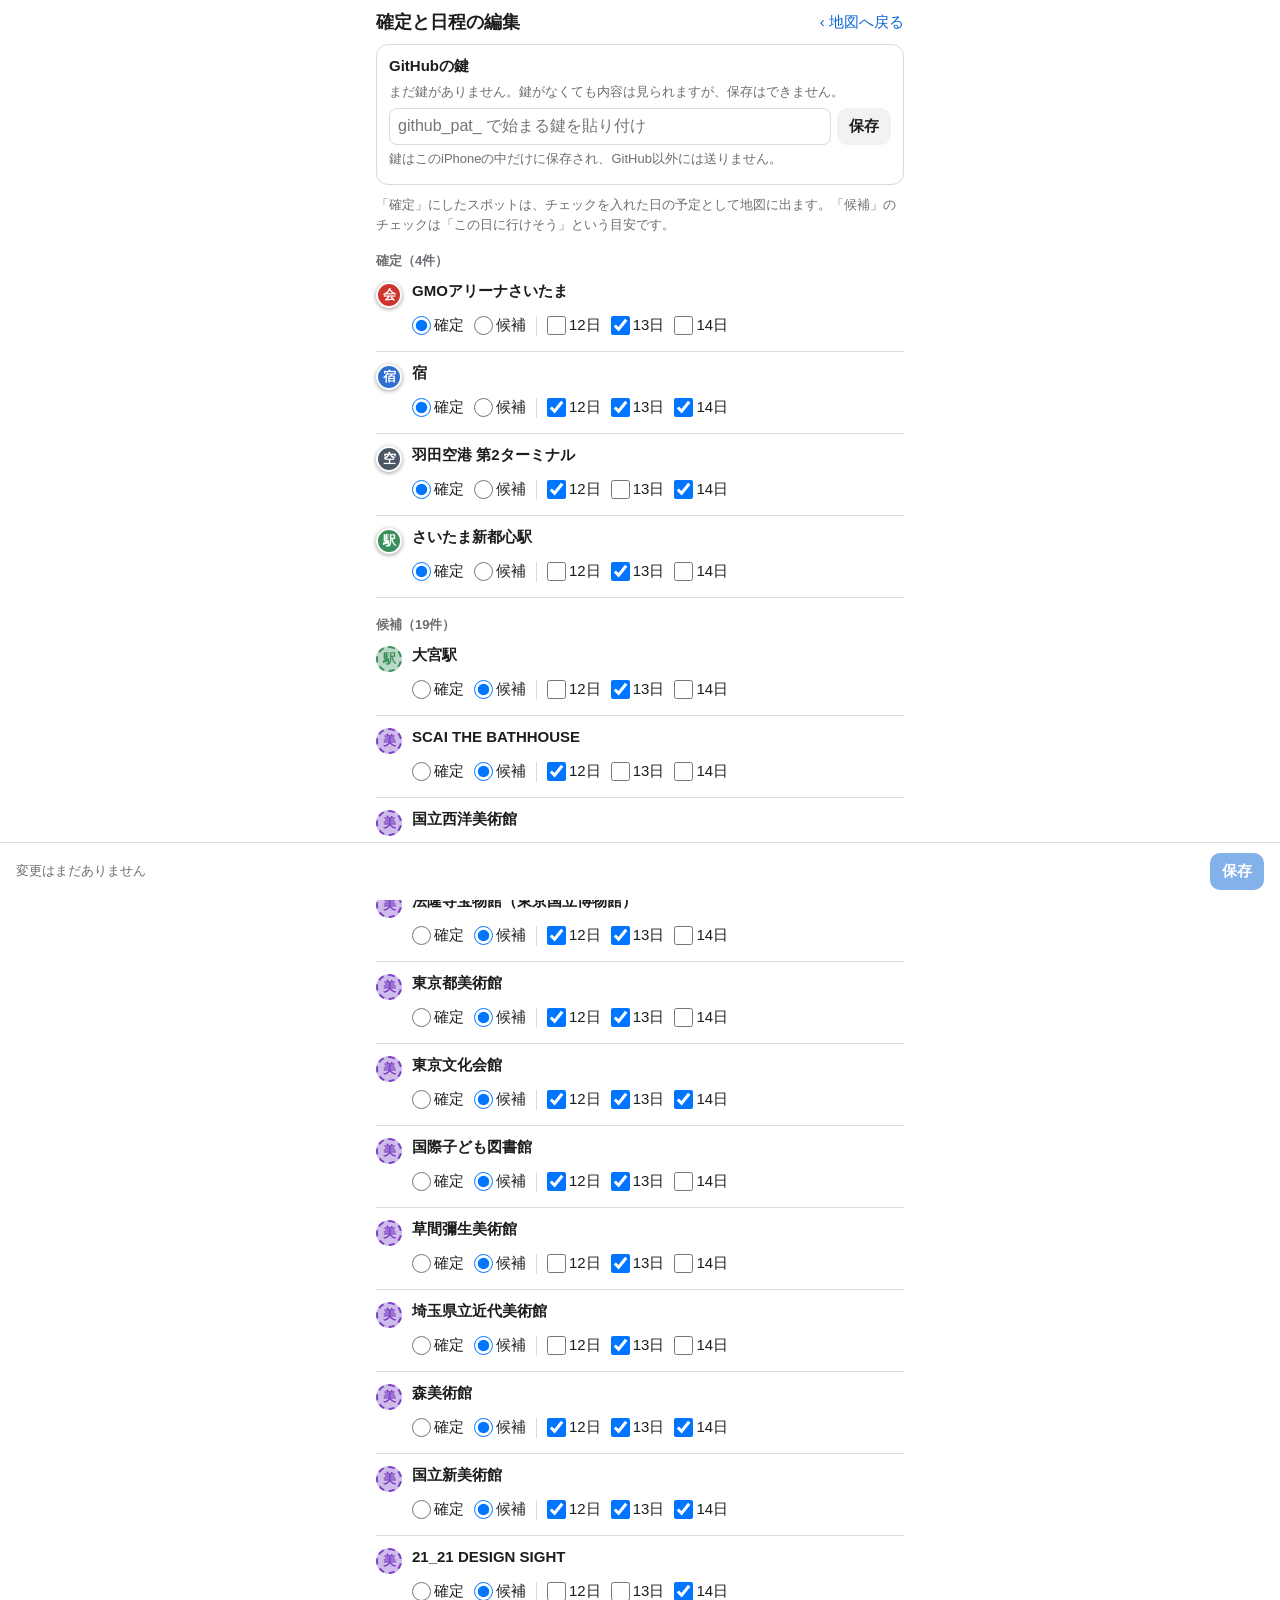
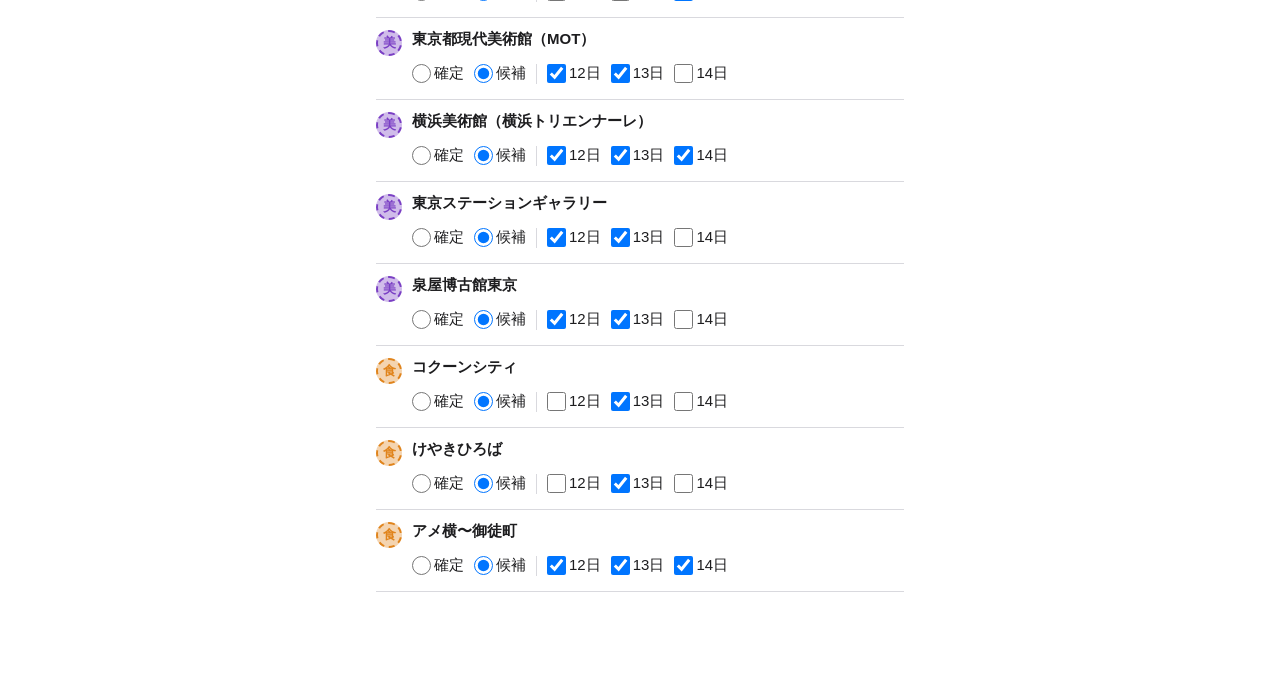
==== edit.html @ 5db35e54 "確定・候補と日程を編集するページを追加（GitHubに直接保存） Co-Authored-By: Claude Opus 5.5 <noreply@anthropic.com> Claude-Sess" ====
<!doctype html>
<html lang="ja">
<head>
<meta charset="utf-8">
<meta name="viewport" content="width=device-width, initial-scale=1, viewport-fit=cover">
<title>確定と日程の編集</title>
<meta name="apple-mobile-web-app-capable" content="yes">
<meta name="theme-color" content="#ffffff">
<link rel="apple-touch-icon" href="icon-180.png">
<link rel="stylesheet" href="style.css">
<style>
  body { overflow-y: auto; }
  .page { max-width: 560px; margin: 0 auto; padding: calc(env(safe-area-inset-top) + 10px) 16px calc(env(safe-area-inset-bottom) + 100px); }
  .top { display: flex; align-items: center; justify-content: space-between; gap: 8px; margin-bottom: 8px; }
  .top h1 { font-size: 18px; margin: 0; }
  .back { color: var(--accent); text-decoration: none; font-size: 15px; white-space: nowrap; }
  .card { border: 1px solid var(--line); border-radius: 12px; padding: 12px; margin: 10px 0; }
  .card h2 { font-size: 15px; margin: 0 0 6px; }
  .hint { color: var(--muted); font-size: 13px; margin: 4px 0; line-height: 1.5; }
  .tokenRow { display: flex; gap: 6px; margin-top: 6px; }
  .tokenRow input { flex: 1; min-width: 0; font-size: 16px; padding: 8px; border: 1px solid var(--line); border-radius: 8px; background: var(--bg); color: var(--fg); }
  .b { border: 0; border-radius: 10px; padding: 9px 12px; font-size: 15px; font-weight: 600; background: var(--chip); color: var(--fg); }
  .b.primary { background: var(--accent); color: #fff; }
  .b:disabled { opacity: .5; }
  .spot { display: grid; grid-template-columns: 28px 1fr; gap: 4px 8px; padding: 12px 0; border-bottom: 1px solid var(--line); }
  .spot .dot { width: 26px; height: 26px; font-size: 13px; }
  .spot .name { font-weight: 600; font-size: 15px; }
  .spot.changed .name::after { content: '　変更あり'; color: var(--accent); font-size: 12px; font-weight: 600; }
  .ctrl { grid-column: 2; display: flex; flex-wrap: wrap; gap: 6px 10px; align-items: center; font-size: 15px; }
  .ctrl label { display: inline-flex; align-items: center; gap: 3px; padding: 4px 0; white-space: nowrap; }
  .ctrl input { width: 19px; height: 19px; margin: 0; }
  .sep { width: 1px; height: 20px; background: var(--line); }
  @media (max-width: 380px) { .page { padding-left: 12px; padding-right: 12px; } .ctrl { font-size: 14px; gap: 6px 8px; } .sep { display: none; } }
  .grpTitle { font-size: 13px; font-weight: 700; color: var(--muted); margin: 18px 0 0; }
  .bottom { position: fixed; left: 0; right: 0; bottom: 0; z-index: 10; background: var(--bg); border-top: 1px solid var(--line);
    padding: 10px 16px calc(env(safe-area-inset-bottom) + 10px); display: flex; gap: 10px; align-items: center; }
  .bottom .msg { flex: 1; font-size: 13px; color: var(--muted); line-height: 1.4; }
  .ok { color: #2e8b57 !important; }
  .ng { color: #d1342f !important; }
</style>
</head>
<body>
<div class="page">
  <div class="top">
    <h1>確定と日程の編集</h1>
    <a class="back" href="./">‹ 地図へ戻る</a>
  </div>

  <div class="card" id="tokenCard">
    <h2>GitHubの鍵</h2>
    <p class="hint" id="tokenState"></p>
    <div class="tokenRow" id="tokenInputRow">
      <input id="tokenInput" type="password" autocomplete="off" autocapitalize="off" spellcheck="false" placeholder="github_pat_ で始まる鍵を貼り付け">
      <button class="b" id="tokenSave">保存</button>
    </div>
    <p class="hint">鍵はこのiPhoneの中だけに保存され、GitHub以外には送りません。</p>
    <button class="b" id="tokenForget" hidden>このiPhoneから鍵を消す</button>
  </div>

  <p class="hint">「確定」にしたスポットは、チェックを入れた日の予定として地図に出ます。「候補」のチェックは「この日に行けそう」という目安です。</p>
  <div id="list"><p class="hint">読み込み中…</p></div>
</div>

<div class="bottom">
  <div class="msg" id="msg">変更はまだありません</div>
  <button class="b primary" id="saveBtn" disabled>保存</button>
</div>

<script>
(function () {
  'use strict';
  const OWNER = 'tomoct3', REPO = 'tokyo-trip-2027', PATH = 'spots.json', BRANCH = 'main';
  const API = 'https://api.github.com/repos/' + OWNER + '/' + REPO + '/contents/' + PATH;
  const TYPES = {
    venue: ['会', 'var(--venue)'], stay: ['宿', 'var(--stay)'], art: ['美', 'var(--art)'],
    food: ['食', 'var(--food)'], station: ['駅', 'var(--station)'], transport: ['空', 'var(--transport)']
  };
  const ORDER = ['venue', 'stay', 'transport', 'station', 'art', 'food'];
  const DAYS = [12, 13, 14];

  let data = null, original = null, sha = null;
  const $ = id => document.getElementById(id);
  const esc = t => String(t).replace(/[&<>"']/g, c => ({ '&': '&amp;', '<': '&lt;', '>': '&gt;', '"': '&quot;', "'": '&#39;' }[c]));

  function getToken() { try { return localStorage.getItem('tripmap-token') || ''; } catch (e) { return ''; } }
  function setToken(t) { try { t ? localStorage.setItem('tripmap-token', t) : localStorage.removeItem('tripmap-token'); } catch (e) { alert('このブラウザでは鍵を保存できません'); } }

  function showTokenState() {
    const has = !!getToken();
    $('tokenState').textContent = has ? '鍵は設定済みです。編集して「保存」を押すと、二人の地図に反映されます。'
      : 'まだ鍵がありません。鍵がなくても内容は見られますが、保存はできません。';
    $('tokenInputRow').hidden = has;
    $('tokenForget').hidden = !has;
  }
  $('tokenSave').addEventListener('click', () => {
    const t = $('tokenInput').value.trim();
    if (!t) return;
    setToken(t); $('tokenInput').value = ''; showTokenState(); load();
  });
  $('tokenForget').addEventListener('click', () => {
    if (confirm('このiPhoneから鍵を消しますか？（GitHub側の鍵は消えません）')) { setToken(''); showTokenState(); updateMsg(); }
  });

  // UTF-8 と base64 の変換
  const toB64 = s => { const bytes = new TextEncoder().encode(s); let bin = ''; bytes.forEach(b => bin += String.fromCharCode(b)); return btoa(bin); };
  const fromB64 = b => new TextDecoder().decode(Uint8Array.from(atob(b.replace(/\s/g, '')), c => c.charCodeAt(0)));

  function headers() {
    const h = { 'Accept': 'application/vnd.github+json' };
    const t = getToken(); if (t) h.Authorization = 'Bearer ' + t;
    return h;
  }

  function load() {
    $('list').innerHTML = '<p class="hint">読み込み中…</p>';
    const fromGitHub = getToken()
      ? fetch(API + '?ref=' + BRANCH + '&t=' + Date.now(), { headers: headers(), cache: 'no-store' }).then(r => {
          if (!r.ok) throw new Error('github ' + r.status);
          return r.json();
        }).then(j => { sha = j.sha; return JSON.parse(fromB64(j.content)); })
      : Promise.reject(new Error('no token'));
    fromGitHub.catch(err => {
      if (getToken() && /github (401|403|404)/.test(err.message)) {
        setMsg('鍵が使えないようです（期限切れか、権限の設定違いかもしれません）。鍵を消して入れ直してください。', 'ng');
      }
      sha = null;
      return fetch('spots.json', { cache: 'reload' }).then(r => r.json());
    }).then(d => {
      data = d; original = JSON.stringify(d.spots.map(s => [s.id, s.status, s.days || []]));
      render(); updateMsg();
    }).catch(() => { $('list').innerHTML = '<p class="hint ng">データを読み込めませんでした。通信状況を確認してください。</p>'; });
  }

  function render() {
    const spots = data.spots.slice().sort((a, b) => ORDER.indexOf(a.type) - ORDER.indexOf(b.type));
    const fixed = spots.filter(s => s.status === 'fixed'), cand = spots.filter(s => s.status !== 'fixed');
    let h = '';
    [['確定', fixed], ['候補', cand]].forEach(([label, arr]) => {
      if (!arr.length) return;
      h += '<p class="grpTitle">' + label + '（' + arr.length + '件）</p>';
      arr.forEach(s => {
        const t = TYPES[s.type] || TYPES.art;
        const days = s.days || [];
        h += '<div class="spot" data-id="' + esc(s.id) + '">' +
          '<span class="dot' + (s.status === 'fixed' ? '' : ' cand') + '" style="--c:' + t[1] + '">' + t[0] + '</span>' +
          '<div class="name">' + esc(s.name) + '</div>' +
          '<div class="ctrl">' +
          '<label><input type="radio" name="st-' + esc(s.id) + '" value="fixed"' + (s.status === 'fixed' ? ' checked' : '') + '>確定</label>' +
          '<label><input type="radio" name="st-' + esc(s.id) + '" value="candidate"' + (s.status !== 'fixed' ? ' checked' : '') + '>候補</label>' +
          '<span class="sep"></span>' +
          DAYS.map(d => '<label><input type="checkbox" value="' + d + '"' + (days.includes(d) ? ' checked' : '') + '>' + d + '日</label>').join('') +
          '</div></div>';
      });
    });
    $('list').innerHTML = h;
    markChanged();
  }

  // 並び替えると押した場所が動いてしまうので、保存するまでは並びを変えない
  $('list').addEventListener('change', e => {
    const row = e.target.closest('.spot'); if (!row) return;
    const s = data.spots.find(x => x.id === row.dataset.id); if (!s) return;
    if (e.target.type === 'radio') {
      s.status = e.target.value;
      row.querySelector('.dot').classList.toggle('cand', s.status !== 'fixed');
    } else {
      s.days = [...row.querySelectorAll('input[type=checkbox]:checked')].map(i => Number(i.value)).sort();
    }
    markChanged(); updateMsg();
  });

  function changedIds() {
    const o = JSON.parse(original); const m = {};
    o.forEach(([id, st, days]) => m[id] = st + '|' + days.join(','));
    return data.spots.filter(s => m[s.id] !== s.status + '|' + (s.days || []).join(',')).map(s => s.id);
  }
  function markChanged() {
    const ch = new Set(changedIds());
    document.querySelectorAll('.spot').forEach(r => r.classList.toggle('changed', ch.has(r.dataset.id)));
  }
  function setMsg(t, cls) { $('msg').textContent = t; $('msg').className = 'msg' + (cls ? ' ' + cls : ''); }
  function updateMsg() {
    if (!data) return;
    const n = changedIds().length;
    $('saveBtn').disabled = !n || !getToken();
    if (!n) setMsg('変更はまだありません');
    else if (!getToken()) setMsg(n + '件変更しています。保存するには上で鍵を設定してください。', 'ng');
    else setMsg(n + '件変更しています。「保存」で二人の地図に反映します。');
  }

  $('saveBtn').addEventListener('click', () => {
    const ids = changedIds(); if (!ids.length || !sha) {
      if (!sha) setMsg('GitHubから最新を読み込めていないため保存できません。ページを開き直してください。', 'ng');
      return;
    }
    $('saveBtn').disabled = true; setMsg('保存中…');
    const d = new Date(); data.updated = d.getFullYear() + '-' + String(d.getMonth() + 1).padStart(2, '0') + '-' + String(d.getDate()).padStart(2, '0');
    const names = ids.map(id => data.spots.find(s => s.id === id).name);
    const body = {
      message: 'アプリから確定・日程を更新：' + names.join('、').slice(0, 120),
      content: toB64(JSON.stringify(data, null, 2) + '\n'),
      sha: sha, branch: BRANCH
    };
    fetch(API, { method: 'PUT', headers: Object.assign({ 'Content-Type': 'application/json' }, headers()), body: JSON.stringify(body) })
      .then(r => r.json().then(j => ({ ok: r.ok, status: r.status, j })))
      .then(({ ok, status, j }) => {
        if (ok) {
          sha = j.content.sha;
          original = JSON.stringify(data.spots.map(s => [s.id, s.status, s.days || []]));
          render();
          setMsg('保存しました。1〜2分後に地図の「↻ 更新」を押すと反映されます。', 'ok');
          $('saveBtn').disabled = true;
        } else if (status === 409) {
          setMsg('ほかの場所で先に更新されていました。ページを開き直してから、もう一度変更してください。', 'ng');
        } else if (status === 401 || status === 403 || status === 404) {
          setMsg('鍵が使えないようです（期限切れか、書き込みの権限がないかもしれません）。', 'ng'); $('saveBtn').disabled = false;
        } else {
          setMsg('保存できませんでした（' + status + '）。少し待ってからもう一度押してください。', 'ng'); $('saveBtn').disabled = false;
        }
      })
      .catch(() => { setMsg('通信できませんでした。電波を確認してもう一度押してください。', 'ng'); $('saveBtn').disabled = false; });
  });

  window.addEventListener('beforeunload', e => { if (data && changedIds().length) { e.preventDefault(); e.returnValue = ''; } });

  showTokenState();
  load();
})();
</script>
</body>
</html>
---- style.css ----
[hidden] { display: none !important; }
:root {
  --venue: #d1342f;
  --stay: #2f6fd1;
  --art: #7a3fc4;
  --food: #e0841c;
  --station: #3a8f5c;
  --transport: #4a5866;
  --bg: #ffffff;
  --fg: #1d1d1f;
  --muted: #6e6e73;
  --line: #d9d9de;
  --chip: #f2f2f5;
  --accent: #0a66d6;
}
@media (prefers-color-scheme: dark) {
  :root {
    --bg: #1c1c1e;
    --fg: #f2f2f7;
    --muted: #a1a1a6;
    --line: #3a3a3c;
    --chip: #2c2c2e;
    --accent: #4a9bff;
  }
}
* { box-sizing: border-box; }
html, body { margin: 0; height: 100%; background: var(--bg); color: var(--fg);
  font-family: -apple-system, BlinkMacSystemFont, "Hiragino Sans", sans-serif; -webkit-text-size-adjust: 100%; }
button { font: inherit; color: inherit; }

#bar {
  gap: 6px !important;
  position: fixed; top: 0; left: 0; right: 0; z-index: 1000;
  padding: calc(env(safe-area-inset-top) + 8px) 12px 8px;
  background: var(--bg); border-bottom: 1px solid var(--line);
  display: flex; gap: 8px; align-items: center; justify-content: space-between;
}
.tabs { display: flex; gap: 4px; background: var(--chip); border-radius: 10px; padding: 3px; }
.tabs button { border: 0; background: transparent; padding: 6px 8px; border-radius: 8px; font-size: 14px; white-space: nowrap; }
.tabs button.on { background: var(--bg); box-shadow: 0 1px 3px rgba(0,0,0,.18); font-weight: 600; }
.toggle { font-size: 13px; white-space: nowrap; display: flex; align-items: center; gap: 4px; }

#map { position: fixed; left: 0; right: 0; bottom: 0; top: calc(env(safe-area-inset-top) + 56px); }

#tools {
  position: fixed; z-index: 1000; right: 12px; bottom: calc(env(safe-area-inset-bottom) + 24px);
  display: flex; flex-direction: column; gap: 8px;
}
#tools button {
  border: 1px solid var(--line); background: var(--bg); border-radius: 12px; padding: 10px 12px;
  font-size: 14px; box-shadow: 0 2px 8px rgba(0,0,0,.15);
}
#tools button.on { background: var(--accent); color: #fff; border-color: var(--accent); }

#pairPanel, #legend {
  position: fixed; z-index: 1001; left: 12px; right: 12px; bottom: calc(env(safe-area-inset-bottom) + 24px);
  max-width: 420px; background: var(--bg); border: 1px solid var(--line); border-radius: 14px;
  padding: 14px; box-shadow: 0 4px 18px rgba(0,0,0,.2);
}
#legend { right: auto; width: 220px; font-size: 14px; }
#pairPanel { right: 120px; }
#pairPanel p { margin: 0 0 10px; font-size: 15px; }
.pairActions { display: flex; flex-direction: column; gap: 6px; margin-bottom: 8px; }
.close { border: 0; background: none; color: var(--muted); padding: 4px 0; font-size: 14px; }
.row { display: flex; align-items: center; gap: 8px; margin: 4px 0; }
.note { color: var(--muted); font-size: 12px; margin: 8px 0 0; }
hr { border: 0; border-top: 1px solid var(--line); margin: 8px 0; }

/* ピン */
.dot {
  display: inline-flex; align-items: center; justify-content: center;
  width: 26px; height: 26px; border-radius: 50%;
  background: var(--c); color: #fff; font-size: 13px; font-weight: 700;
  border: 2px solid #fff; box-shadow: 0 1px 4px rgba(0,0,0,.4);
}
.dot.cand { background: color-mix(in srgb, var(--c) 35%, white); color: var(--c); border: 2px dashed var(--c); box-shadow: none; }
.pin .dot { width: 30px; height: 30px; font-size: 14px; }
.pin.big .dot { width: 40px; height: 40px; font-size: 18px; border-width: 3px; }
.pin.sel .dot { outline: 3px solid var(--accent); outline-offset: 2px; }

/* ポップアップ */
.leaflet-popup-content-wrapper { border-radius: 14px; }
.leaflet-popup-content { margin: 14px 16px; min-width: 220px; font-size: 14px; line-height: 1.5; }
.p-name { font-size: 16px; font-weight: 700; margin: 0 0 4px; }
.p-meta { color: #6e6e73; font-size: 12px; margin-bottom: 6px; }
.p-badge { display: inline-block; padding: 1px 6px; border-radius: 6px; font-size: 11px; margin-right: 4px; background: #eee; color: #333; }
.p-badge.fixed { background: #1d1d1f; color: #fff; }
.p-memo { margin: 0 0 8px; }
.p-actions { display: flex; flex-direction: column; gap: 6px; }
.btn { display: block; text-align: center; padding: 9px 10px; border-radius: 10px; text-decoration: none; font-weight: 600; font-size: 14px; }
.btn.primary { background: #0a66d6; color: #fff !important; }
.btn.secondary { background: #eef3fb; color: #0a66d6 !important; }
.sub { font-size: 12px; color: #6e6e73 !important; text-align: center; }
.p-link { font-size: 13px; }

/* リストボタン */
.listBtn { border: 1px solid var(--line); background: var(--bg); border-radius: 10px; padding: 6px 8px; font-size: 14px; white-space: nowrap; font-weight: 600; }
.listBtn.on { background: var(--accent); color: #fff; border-color: var(--accent); }
@media (max-width: 430px) {
  #bar { padding-left: 8px; padding-right: 8px; }
  .tabs button { padding: 6px 7px; }
  .tabs .wd { display: none; }
  .listBtn { padding: 6px 7px; }
  .toggle { font-size: 13px; }
}
@media (max-width: 380px) {
  .tabs button, .listBtn { padding: 6px 5px; font-size: 13px; }
  .toggle { font-size: 12px; }
}

/* 左から出るリスト */
#backdrop { position: fixed; inset: 0; z-index: 1500; background: rgba(0,0,0,.3); }
#drawer {
  position: fixed; z-index: 1600; top: 0; bottom: 0; left: 0;
  width: min(84vw, 360px); background: var(--bg); color: var(--fg);
  box-shadow: 4px 0 20px rgba(0,0,0,.25);
  transform: translateX(-105%); transition: transform .25s ease;
  display: flex; flex-direction: column;
  padding-top: env(safe-area-inset-top); padding-bottom: env(safe-area-inset-bottom);
}
#drawer.open { transform: translateX(0); }
.drawer-head { display: flex; align-items: center; justify-content: space-between; padding: 12px 14px; border-bottom: 1px solid var(--line); font-weight: 700; }
.drawer-head button { border: 0; background: none; font-size: 24px; line-height: 1; padding: 0 4px; color: var(--muted); }
#spotList { overflow-y: auto; -webkit-overflow-scrolling: touch; flex: 1; }
.grp { padding: 10px 14px 4px; font-size: 12px; color: var(--muted); font-weight: 700; position: sticky; top: 0; background: var(--bg); }
.item { display: flex; gap: 10px; align-items: flex-start; width: 100%; text-align: left; border: 0; background: none; padding: 10px 14px; border-bottom: 1px solid var(--line); }
.item:active { background: var(--chip); }
.item .dot { flex: none; width: 26px; height: 26px; font-size: 13px; }
.item .t { font-size: 15px; font-weight: 600; }
.item .m { font-size: 12px; color: var(--muted); display: -webkit-box; -webkit-line-clamp: 2; -webkit-box-orient: vertical; overflow: hidden; }
.empty { padding: 16px 14px; color: var(--muted); font-size: 14px; }
.editLink { display: block; padding: 14px; text-align: center; border-top: 1px solid var(--line); color: var(--accent); text-decoration: none; font-weight: 600; font-size: 15px; }
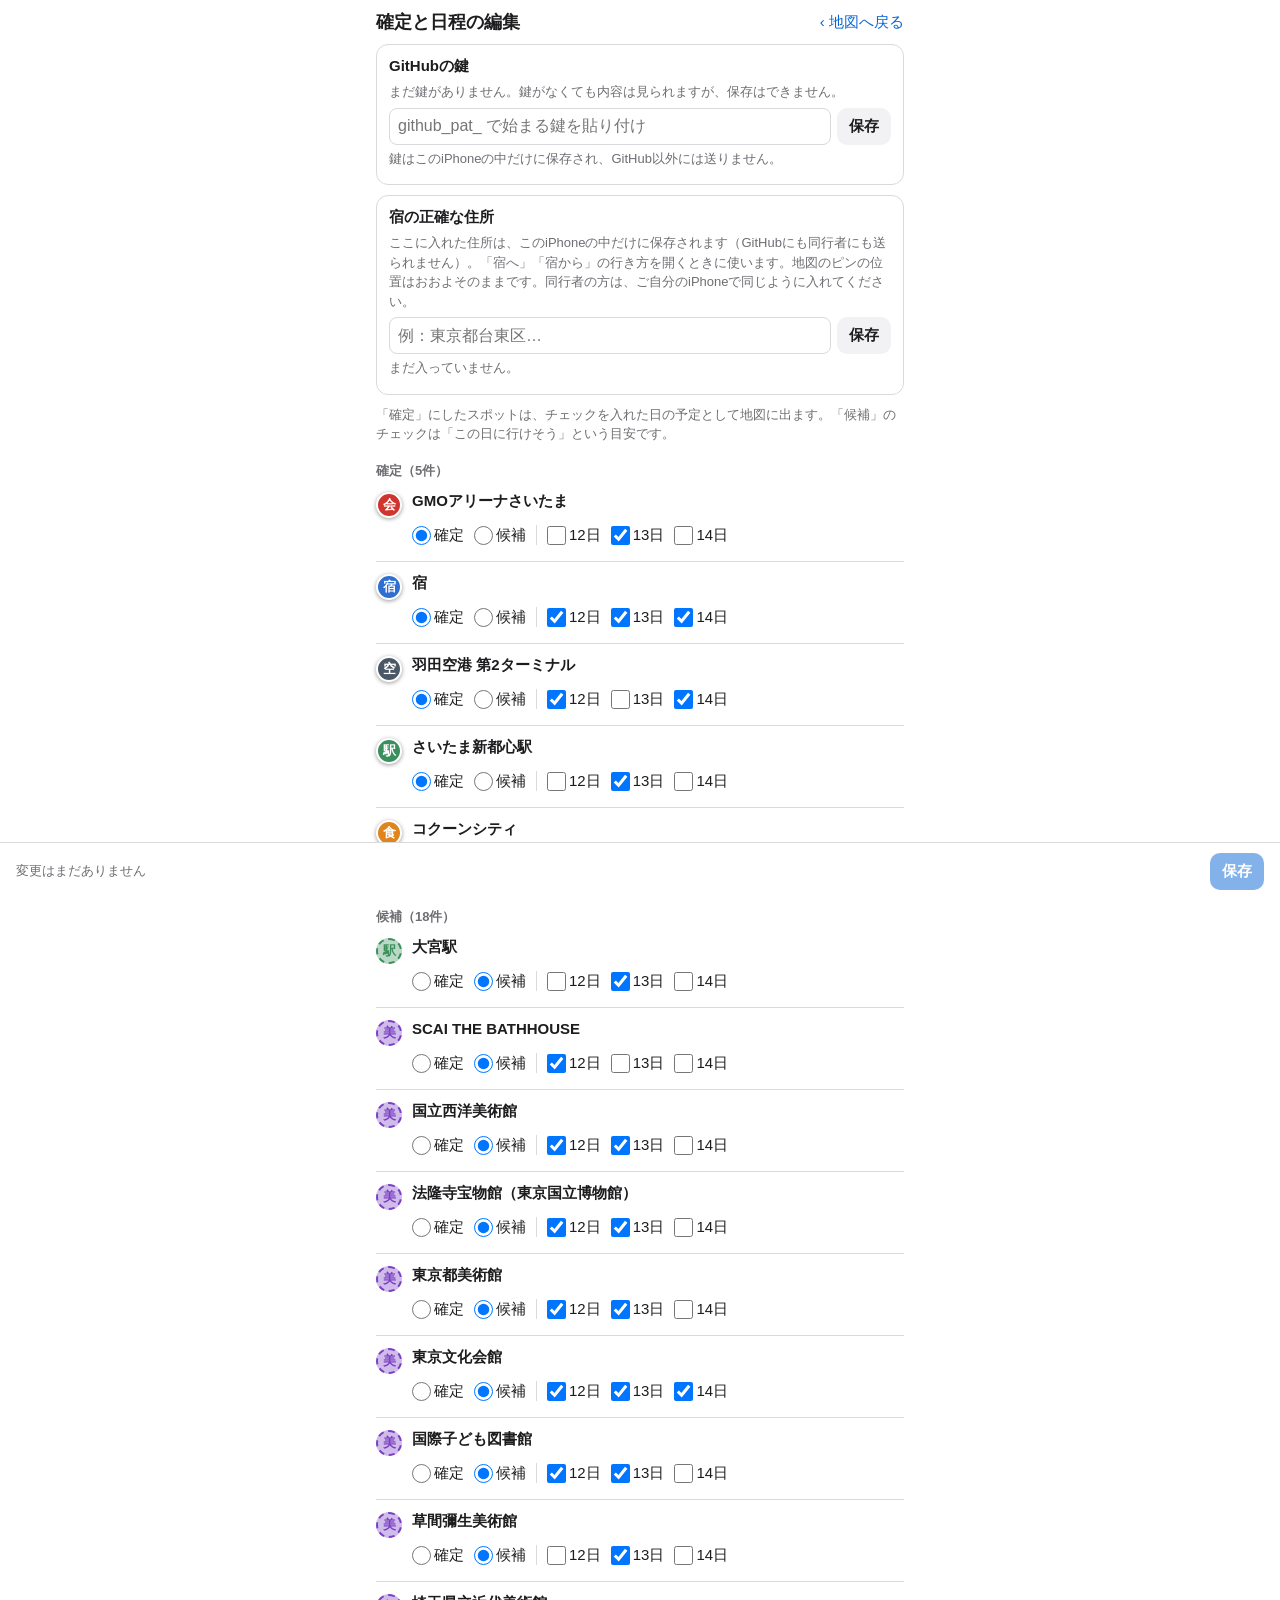
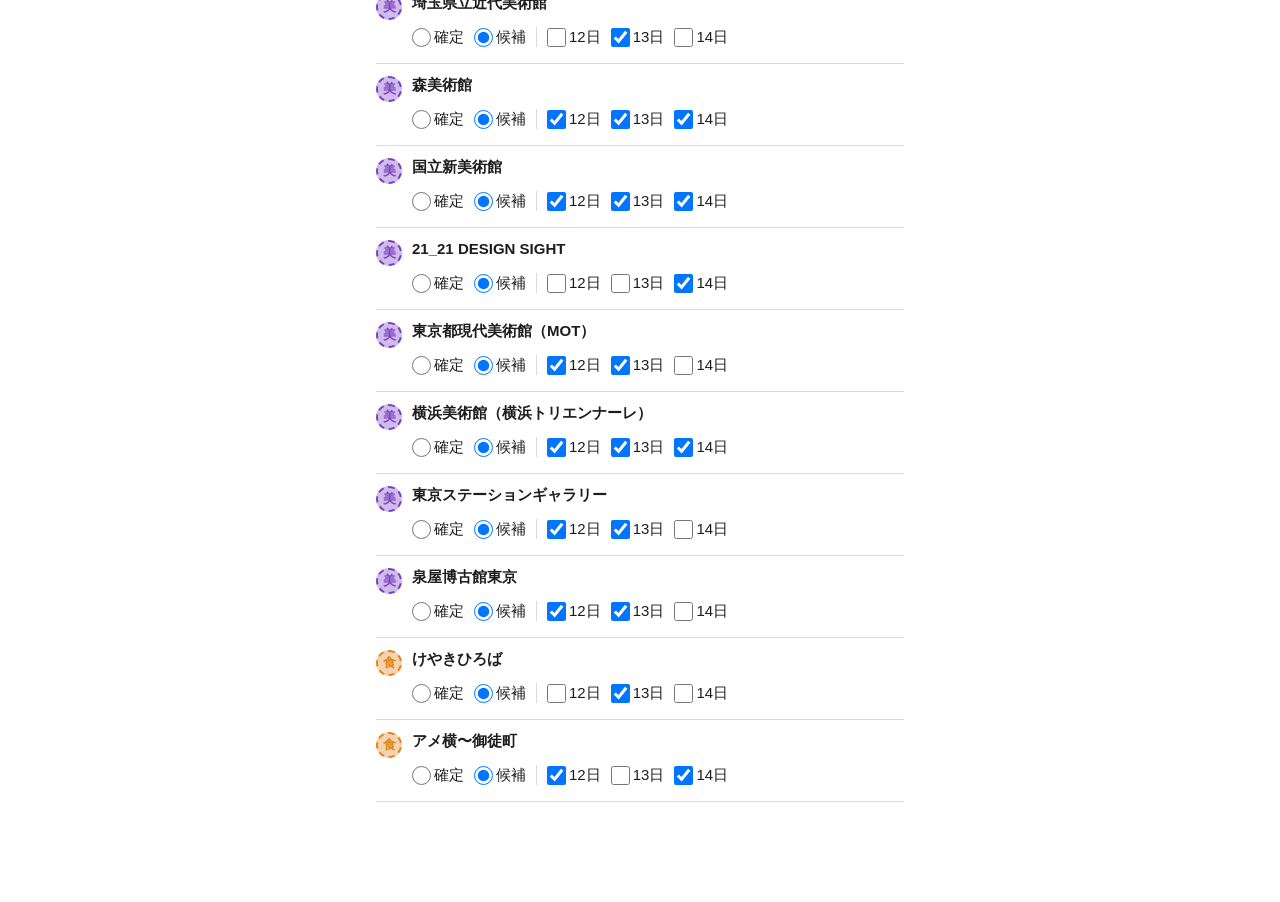
==== commit 0304cd29: "宿の正確な住所を端末内だけに保存し、行き方に使えるようにする Co-Authored-By: Claude Opus 5.5 <noreply@anthropic.com> Claude-Sessio" ====
--- a/edit.html
+++ b/edit.html
@@ -57,6 +57,16 @@
     <button class="b" id="tokenForget" hidden>このiPhoneから鍵を消す</button>
   </div>
 
+  <div class="card">
+    <h2>宿の正確な住所</h2>
+    <p class="hint">ここに入れた住所は、このiPhoneの中だけに保存されます（GitHubにも同行者にも送られません）。「宿へ」「宿から」の行き方を開くときに使います。地図のピンの位置はおおよそのままです。同行者の方は、ご自分のiPhoneで同じように入れてください。</p>
+    <div class="tokenRow">
+      <input id="addrInput" type="text" autocomplete="off" placeholder="例：東京都台東区…">
+      <button class="b" id="addrSave">保存</button>
+    </div>
+    <p class="hint" id="addrState"></p>
+  </div>
+
   <p class="hint">「確定」にしたスポットは、チェックを入れた日の予定として地図に出ます。「候補」のチェックは「この日に行けそう」という目安です。</p>
   <div id="list"><p class="hint">読み込み中…</p></div>
 </div>
@@ -223,6 +233,21 @@
 
   window.addEventListener('beforeunload', e => { if (data && changedIds().length) { e.preventDefault(); e.returnValue = ''; } });
 
+  // 宿の住所（この端末だけ）
+  function getAddr() { try { return localStorage.getItem('tripmap-stay-address') || ''; } catch (e) { return ''; } }
+  function showAddr() {
+    const a = getAddr(); $('addrInput').value = a;
+    $('addrState').textContent = a ? '保存済みです。消すときは欄を空にして「保存」を押してください。' : 'まだ入っていません。';
+  }
+  $('addrSave').addEventListener('click', () => {
+    const a = $('addrInput').value.trim();
+    try { a ? localStorage.setItem('tripmap-stay-address', a) : localStorage.removeItem('tripmap-stay-address'); }
+    catch (e) { alert('このブラウザでは保存できません'); return; }
+    showAddr();
+    $('addrState').textContent = a ? '保存しました。地図に戻ると、行き方がこの住所で開きます。' : '住所を消しました。';
+  });
+  showAddr();
+
   showTokenState();
   load();
 })();
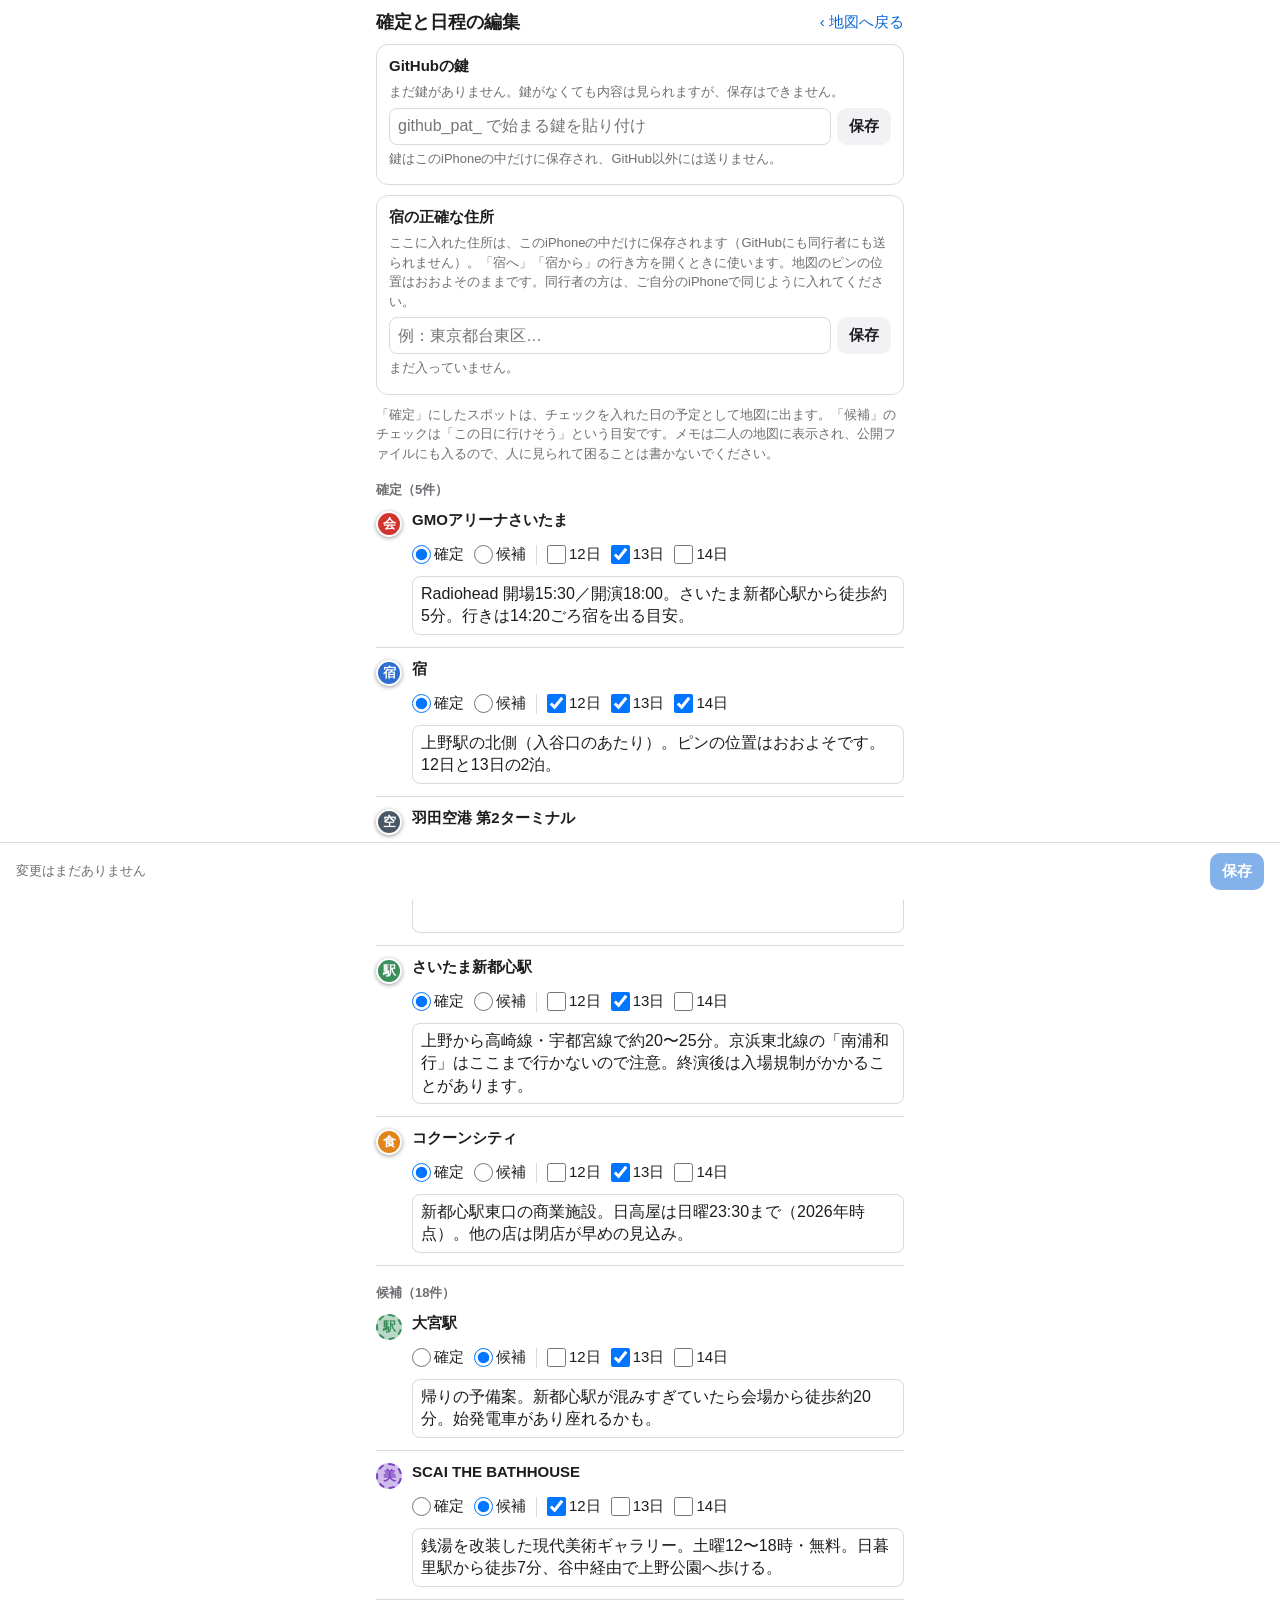
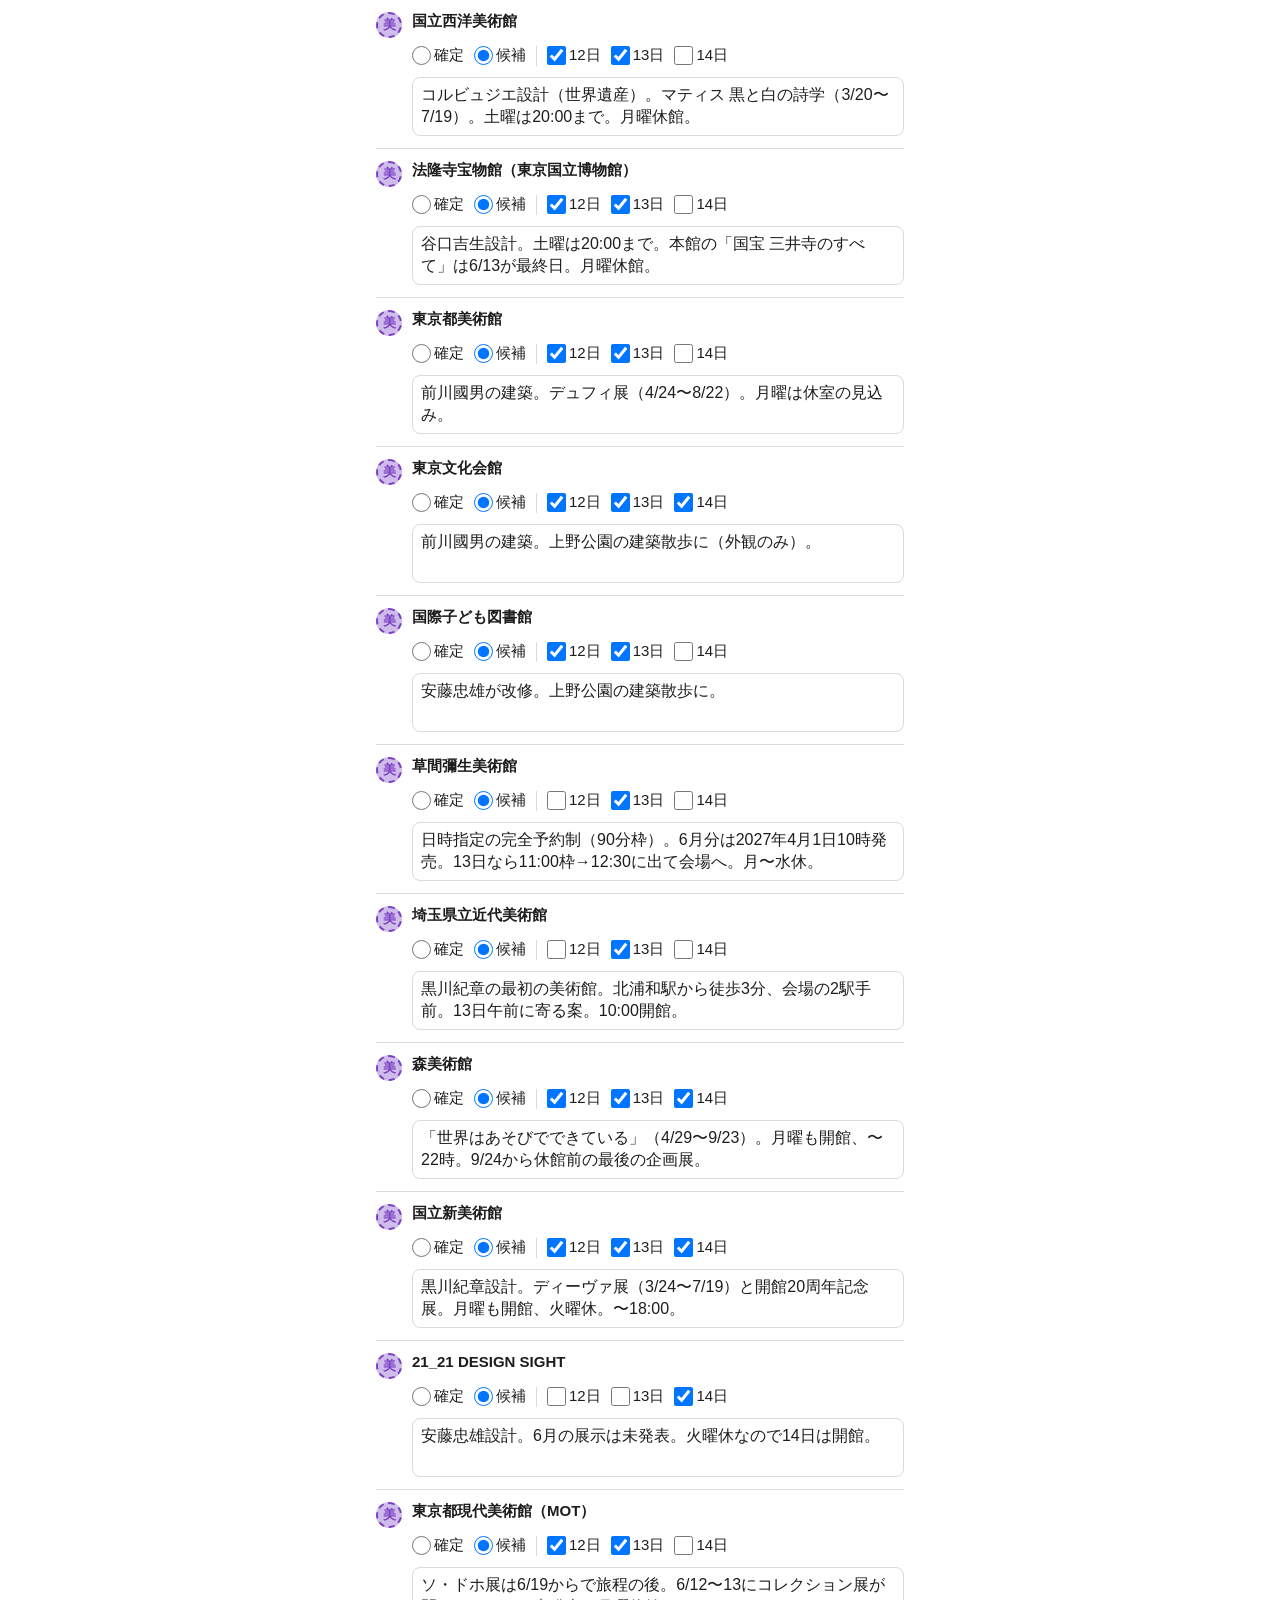
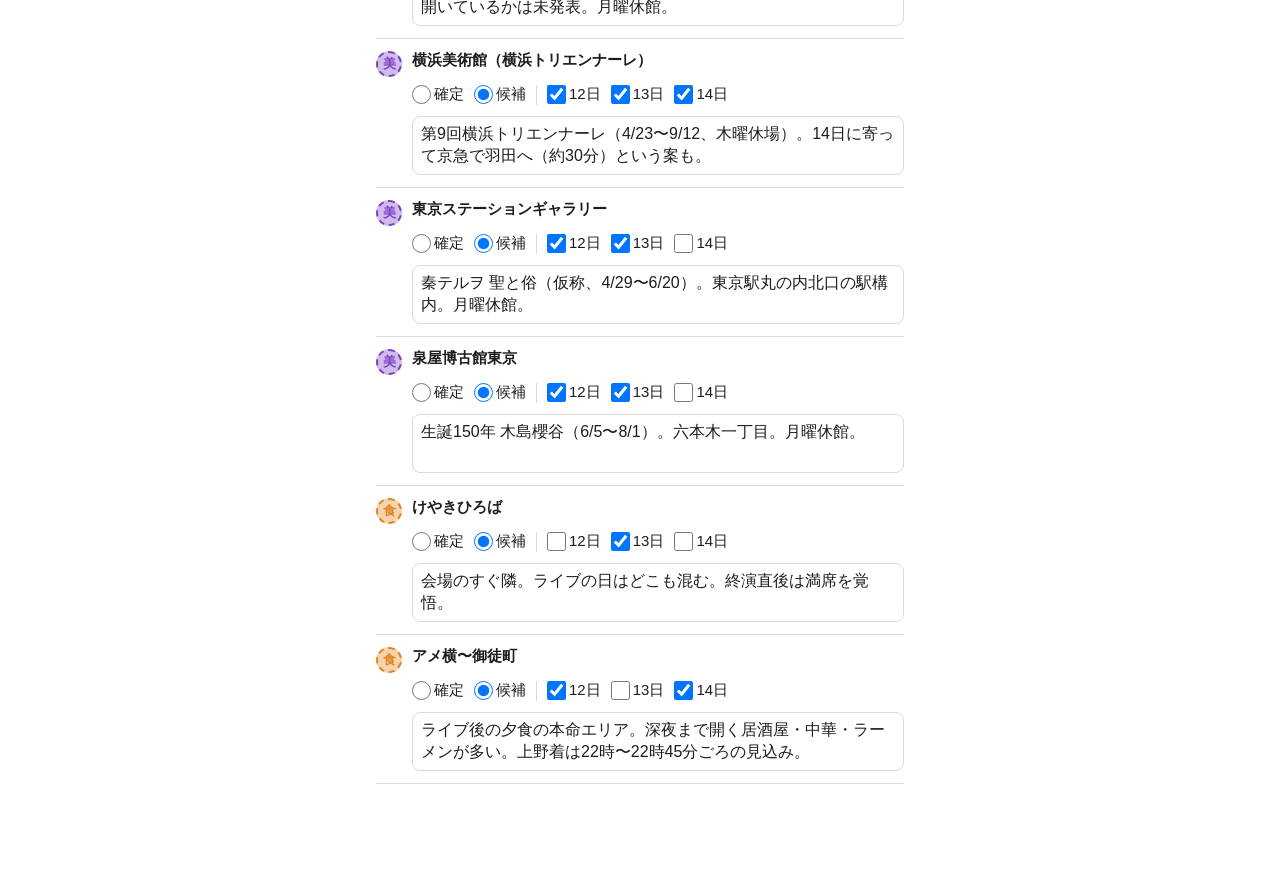
==== commit 22470983: "編集ページでメモを書き換えられるようにし、メモ中のURLをリンクにする Co-Authored-By: Claude Opus 5.5 <noreply@anthropic.com> Claude-S" ====
--- a/edit.html
+++ b/edit.html
@@ -31,6 +31,7 @@
   .ctrl input { width: 19px; height: 19px; margin: 0; }
   .sep { width: 1px; height: 20px; background: var(--line); }
   @media (max-width: 380px) { .page { padding-left: 12px; padding-right: 12px; } .ctrl { font-size: 14px; gap: 6px 8px; } .sep { display: none; } }
+  .memo { grid-column: 2; width: 100%; font: inherit; font-size: 16px; line-height: 1.4; padding: 6px 8px; border: 1px solid var(--line); border-radius: 8px; background: var(--bg); color: var(--fg); resize: none; overflow: hidden; margin-top: 4px; }
   .grpTitle { font-size: 13px; font-weight: 700; color: var(--muted); margin: 18px 0 0; }
   .bottom { position: fixed; left: 0; right: 0; bottom: 0; z-index: 10; background: var(--bg); border-top: 1px solid var(--line);
     padding: 10px 16px calc(env(safe-area-inset-bottom) + 10px); display: flex; gap: 10px; align-items: center; }
@@ -67,7 +68,7 @@
     <p class="hint" id="addrState"></p>
   </div>
 
-  <p class="hint">「確定」にしたスポットは、チェックを入れた日の予定として地図に出ます。「候補」のチェックは「この日に行けそう」という目安です。</p>
+  <p class="hint">「確定」にしたスポットは、チェックを入れた日の予定として地図に出ます。「候補」のチェックは「この日に行けそう」という目安です。メモは二人の地図に表示され、公開ファイルにも入るので、人に見られて困ることは書かないでください。</p>
   <div id="list"><p class="hint">読み込み中…</p></div>
 </div>
 
@@ -136,7 +137,7 @@
       sha = null;
       return fetch('spots.json', { cache: 'reload' }).then(r => r.json());
     }).then(d => {
-      data = d; original = JSON.stringify(d.spots.map(s => [s.id, s.status, s.days || []]));
+      data = d; original = snapshot();
       render(); updateMsg();
     }).catch(() => { $('list').innerHTML = '<p class="hint ng">データを読み込めませんでした。通信状況を確認してください。</p>'; });
   }
@@ -159,10 +160,13 @@
           '<label><input type="radio" name="st-' + esc(s.id) + '" value="candidate"' + (s.status !== 'fixed' ? ' checked' : '') + '>候補</label>' +
           '<span class="sep"></span>' +
           DAYS.map(d => '<label><input type="checkbox" value="' + d + '"' + (days.includes(d) ? ' checked' : '') + '>' + d + '日</label>').join('') +
-          '</div></div>';
+          '</div>' +
+          '<textarea class="memo" rows="2" placeholder="メモ（URLはリンクになります）">' + esc(s.memo || '') + '</textarea>' +
+          '</div>';
       });
     });
     $('list').innerHTML = h;
+    document.querySelectorAll('textarea.memo').forEach(grow);
     markChanged();
   }
 
@@ -170,6 +174,7 @@
   $('list').addEventListener('change', e => {
     const row = e.target.closest('.spot'); if (!row) return;
     const s = data.spots.find(x => x.id === row.dataset.id); if (!s) return;
+    if (e.target.classList.contains('memo')) return;
     if (e.target.type === 'radio') {
       s.status = e.target.value;
       row.querySelector('.dot').classList.toggle('cand', s.status !== 'fixed');
@@ -179,10 +184,19 @@
     markChanged(); updateMsg();
   });
 
+  const snap = s => JSON.stringify([s.status, s.days || [], s.memo || '']);
+  function snapshot() { const m = {}; data.spots.forEach(s => m[s.id] = snap(s)); return m; }
+  function grow(t) { t.style.height = 'auto'; t.style.height = (t.scrollHeight + 2) + 'px'; }
+  $('list').addEventListener('input', e => {
+    if (!e.target.classList.contains('memo')) return;
+    const row = e.target.closest('.spot');
+    const s = data.spots.find(x => x.id === row.dataset.id); if (!s) return;
+    s.memo = e.target.value;
+    grow(e.target); markChanged(); updateMsg();
+  });
+
   function changedIds() {
-    const o = JSON.parse(original); const m = {};
-    o.forEach(([id, st, days]) => m[id] = st + '|' + days.join(','));
-    return data.spots.filter(s => m[s.id] !== s.status + '|' + (s.days || []).join(',')).map(s => s.id);
+    return data.spots.filter(s => original[s.id] !== snap(s)).map(s => s.id);
   }
   function markChanged() {
     const ch = new Set(changedIds());
@@ -207,7 +221,7 @@
     const d = new Date(); data.updated = d.getFullYear() + '-' + String(d.getMonth() + 1).padStart(2, '0') + '-' + String(d.getDate()).padStart(2, '0');
     const names = ids.map(id => data.spots.find(s => s.id === id).name);
     const body = {
-      message: 'アプリから確定・日程を更新：' + names.join('、').slice(0, 120),
+      message: 'アプリから更新：' + names.join('、').slice(0, 120),
       content: toB64(JSON.stringify(data, null, 2) + '\n'),
       sha: sha, branch: BRANCH
     };
@@ -216,7 +230,7 @@
       .then(({ ok, status, j }) => {
         if (ok) {
           sha = j.content.sha;
-          original = JSON.stringify(data.spots.map(s => [s.id, s.status, s.days || []]));
+          original = snapshot();
           render();
           setMsg('保存しました。1〜2分後に地図の「↻ 更新」を押すと反映されます。', 'ok');
           $('saveBtn').disabled = true;
--- a/style.css
+++ b/style.css
@@ -85,7 +85,7 @@
 .p-meta { color: #6e6e73; font-size: 12px; margin-bottom: 6px; }
 .p-badge { display: inline-block; padding: 1px 6px; border-radius: 6px; font-size: 11px; margin-right: 4px; background: #eee; color: #333; }
 .p-badge.fixed { background: #1d1d1f; color: #fff; }
-.p-memo { margin: 0 0 8px; }
+.p-memo { margin: 0 0 8px; white-space: pre-line; overflow-wrap: anywhere; }
 .p-actions { display: flex; flex-direction: column; gap: 6px; }
 .btn { display: block; text-align: center; padding: 9px 10px; border-radius: 10px; text-decoration: none; font-weight: 600; font-size: 14px; }
 .btn.primary { background: #0a66d6; color: #fff !important; }
@@ -130,3 +130,15 @@
 .item .m { font-size: 12px; color: var(--muted); display: -webkit-box; -webkit-line-clamp: 2; -webkit-box-orient: vertical; overflow: hidden; }
 .empty { padding: 16px 14px; color: var(--muted); font-size: 14px; }
 .editLink { display: block; padding: 14px; text-align: center; border-top: 1px solid var(--line); color: var(--accent); text-decoration: none; font-weight: 600; font-size: 15px; }
+
+/* リストからの2地点 */
+.headBtns { display: flex; align-items: center; gap: 6px; }
+.pairToggle { border: 1px solid var(--line) !important; border-radius: 10px; padding: 5px 9px !important; font-size: 14px !important; color: var(--fg) !important; font-weight: 600; }
+.pairToggle.on { background: var(--accent) !important; color: #fff !important; border-color: var(--accent) !important; }
+#listPair { border-top: 1px solid var(--line); padding: 10px 14px; background: var(--bg); }
+#listPair p { margin: 0 0 8px; font-size: 14px; white-space: pre-line; }
+.lpActions { display: flex; flex-direction: column; gap: 6px; margin-bottom: 6px; }
+.lpRow { display: flex; justify-content: space-between; align-items: center; }
+.mini { border: 0; background: none; color: var(--muted); font-size: 14px; padding: 4px 0; }
+.item .tag { display: inline-block; font-size: 11px; font-weight: 700; color: #fff; background: var(--accent); border-radius: 6px; padding: 1px 6px; margin-left: 6px; vertical-align: 2px; }
+.item.picked { background: color-mix(in srgb, var(--accent) 10%, transparent); }
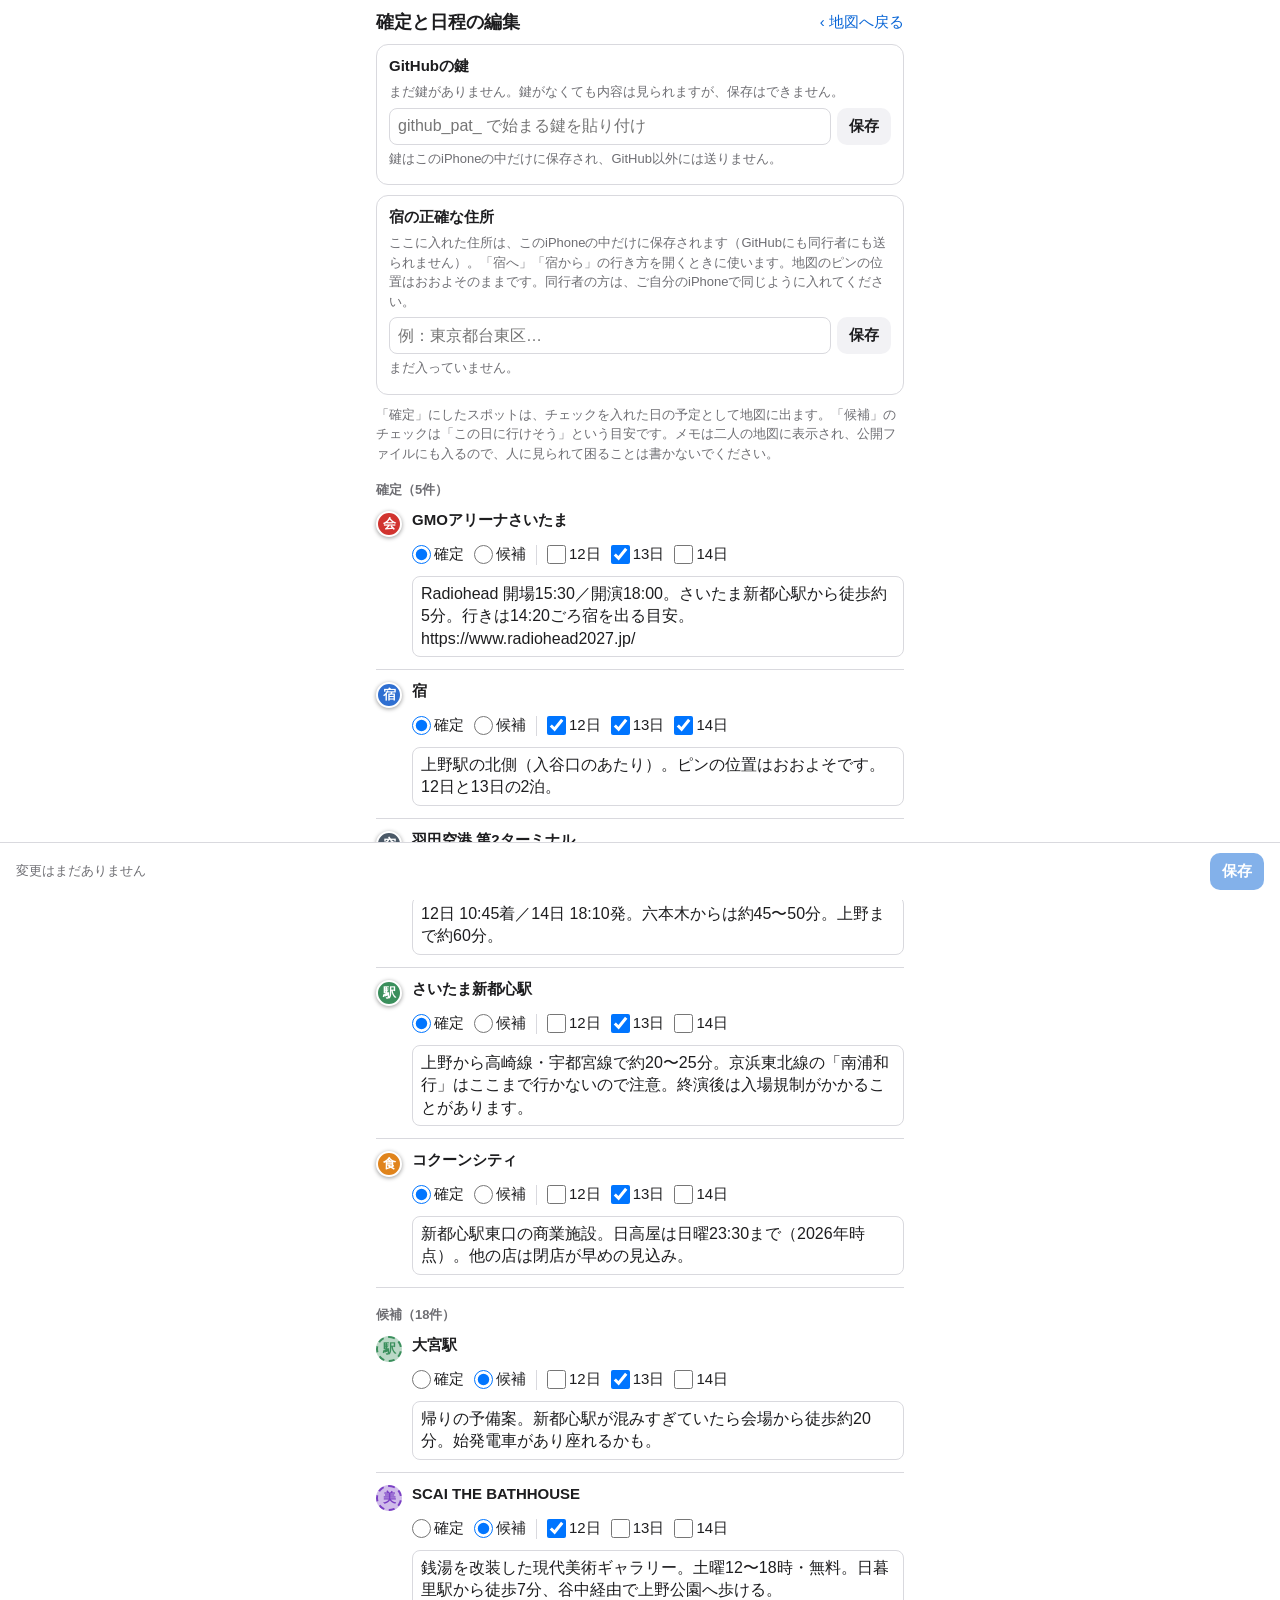
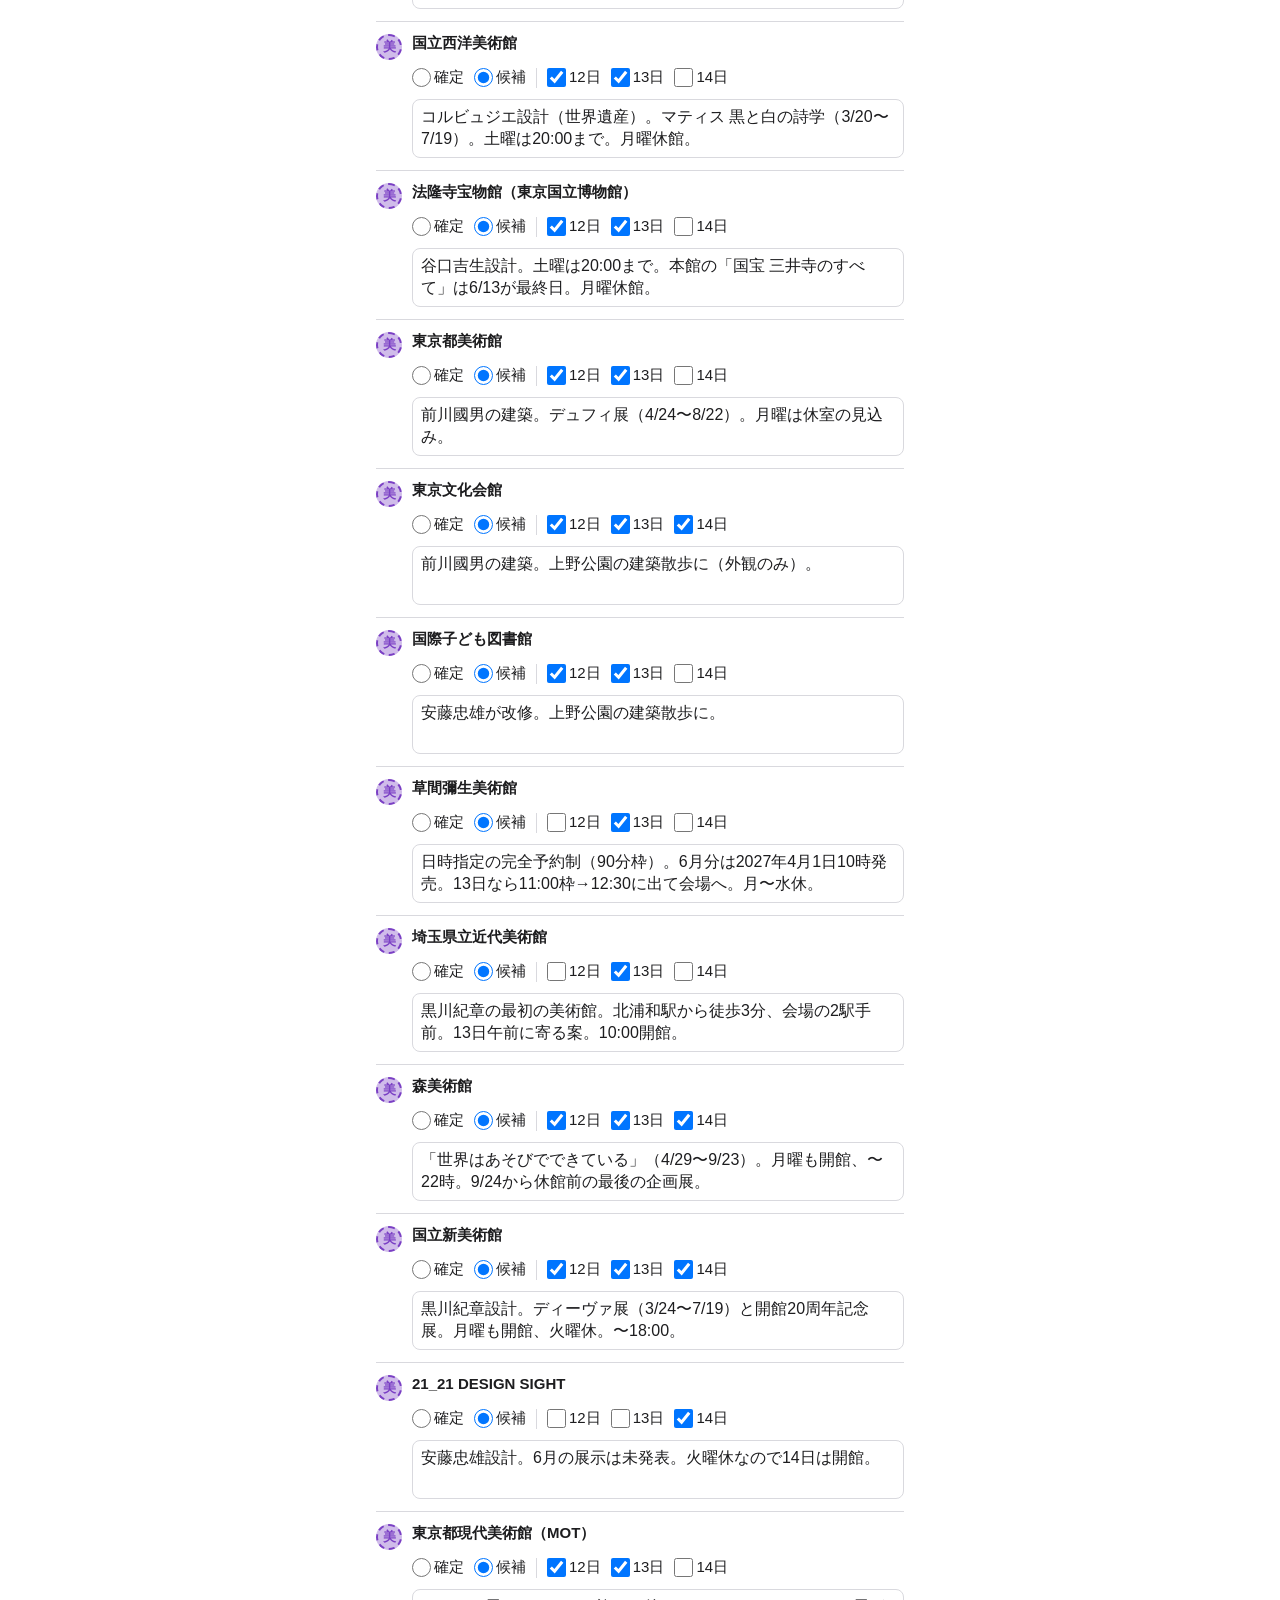
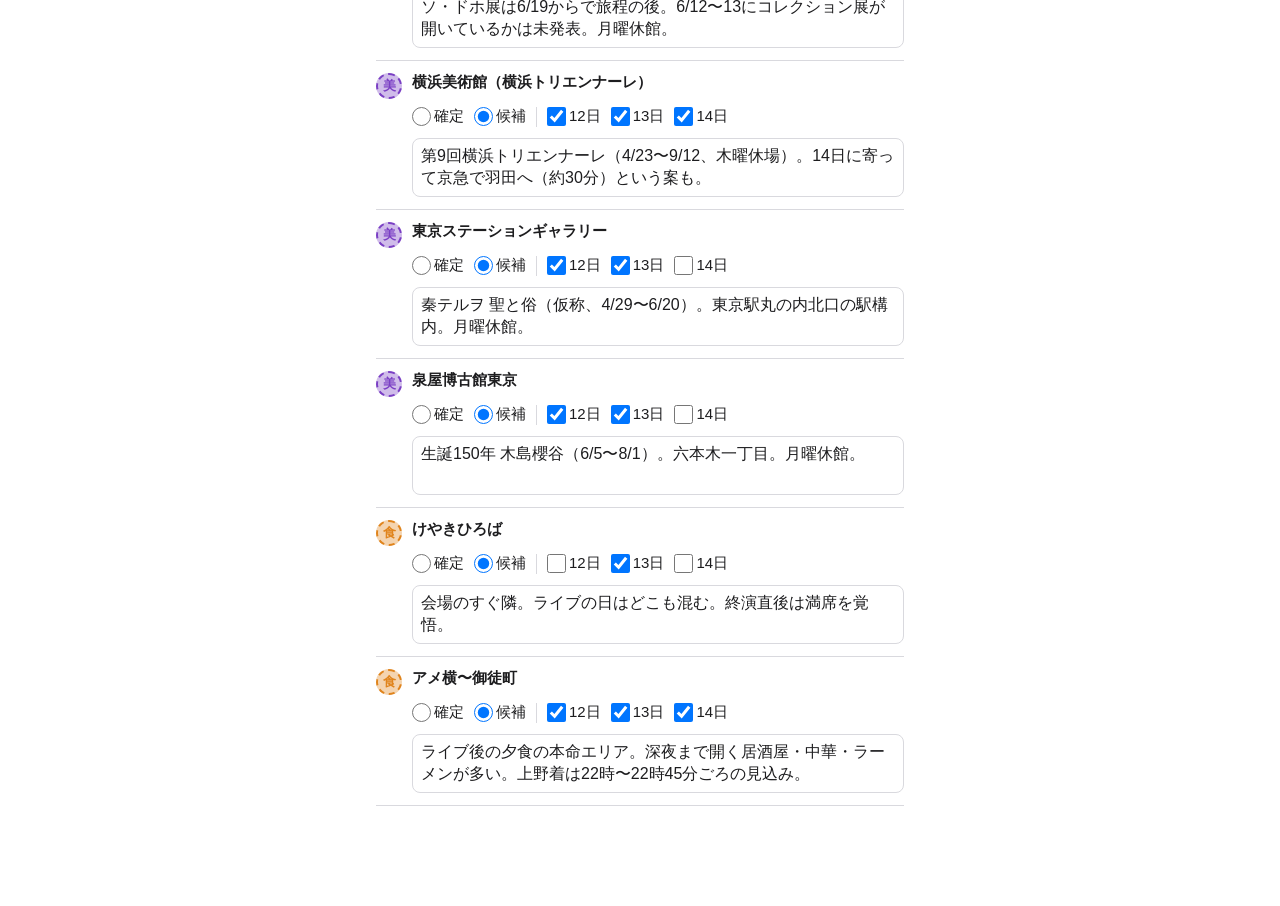
==== commit 89819591: "アイコンの文字を「Radiohead／日本公演2027」に変更 Co-Authored-By: Claude Opus 5.5 <noreply@anthropic.com> Claude-Sessi" ====
--- a/edit.html
+++ b/edit.html
@@ -6,7 +6,7 @@
 <title>確定と日程の編集</title>
 <meta name="apple-mobile-web-app-capable" content="yes">
 <meta name="theme-color" content="#ffffff">
-<link rel="apple-touch-icon" href="icon-180.png">
+<link rel="apple-touch-icon" href="icon-180.png?v=2">
 <link rel="stylesheet" href="style.css">
 <style>
   body { overflow-y: auto; }
--- a/style.css
+++ b/style.css
@@ -122,7 +122,14 @@
 .drawer-head { display: flex; align-items: center; justify-content: space-between; padding: 12px 14px; border-bottom: 1px solid var(--line); font-weight: 700; }
 .drawer-head button { border: 0; background: none; font-size: 24px; line-height: 1; padding: 0 4px; color: var(--muted); }
 #spotList { overflow-y: auto; -webkit-overflow-scrolling: touch; flex: 1; }
-.grp { padding: 10px 14px 4px; font-size: 12px; color: var(--muted); font-weight: 700; position: sticky; top: 0; background: var(--bg); }
+.grp { display: flex; justify-content: space-between; align-items: center; padding: 8px 14px; font-size: 14px; font-weight: 700;
+  position: sticky; top: 0; z-index: 1; background: var(--fg); color: var(--bg); letter-spacing: .02em; }
+.grp .cnt { font-size: 12px; font-weight: 600; opacity: .75; }
+.grp.d12 { background: #2f6fd1; color: #fff; }  /* 土曜は青 */
+.grp.d13 { background: #d1342f; color: #fff; }  /* 日曜は赤 */
+.grp.d14 { background: #3a3a3c; color: #fff; }  /* 月曜は濃いグレー */
+.grp.doc { background: #4a5866; color: #fff; }
+.grp.cand { background: #2e7d4f; color: #fff; }  /* 候補は緑 */
 .item { display: flex; gap: 10px; align-items: flex-start; width: 100%; text-align: left; border: 0; background: none; padding: 10px 14px; border-bottom: 1px solid var(--line); }
 .item:active { background: var(--chip); }
 .item .dot { flex: none; width: 26px; height: 26px; font-size: 13px; }
@@ -142,3 +149,15 @@
 .mini { border: 0; background: none; color: var(--muted); font-size: 14px; padding: 4px 0; }
 .item .tag { display: inline-block; font-size: 11px; font-weight: 700; color: #fff; background: var(--accent); border-radius: 6px; padding: 1px 6px; margin-left: 6px; vertical-align: 2px; }
 .item.picked { background: color-mix(in srgb, var(--accent) 10%, transparent); }
+.item.doc { text-decoration: none; color: inherit; }
+
+/* リスト内の日付切り替え（地図の切り替えと連動） */
+.tabs.dtabs { margin: 8px 10px; justify-content: space-between; }
+.tabs.dtabs button { flex: 1; padding: 7px 2px; font-size: 13px; }
+.tabs.dtabs .wd { display: inline !important; font-size: 11px; }
+.tabs.dtabs button.on { color: #fff; box-shadow: none; }
+.tabs.dtabs button.on[data-day="all"] { background: var(--fg); color: var(--bg); }
+.tabs.dtabs button.on.d12 { background: #2f6fd1; }
+.tabs.dtabs button.on.d13 { background: #d1342f; }
+.tabs.dtabs button.on.d14 { background: #3a3a3c; }
+.docIcon { flex: none; width: 26px; display: flex; justify-content: center; color: var(--muted); padding-top: 1px; }
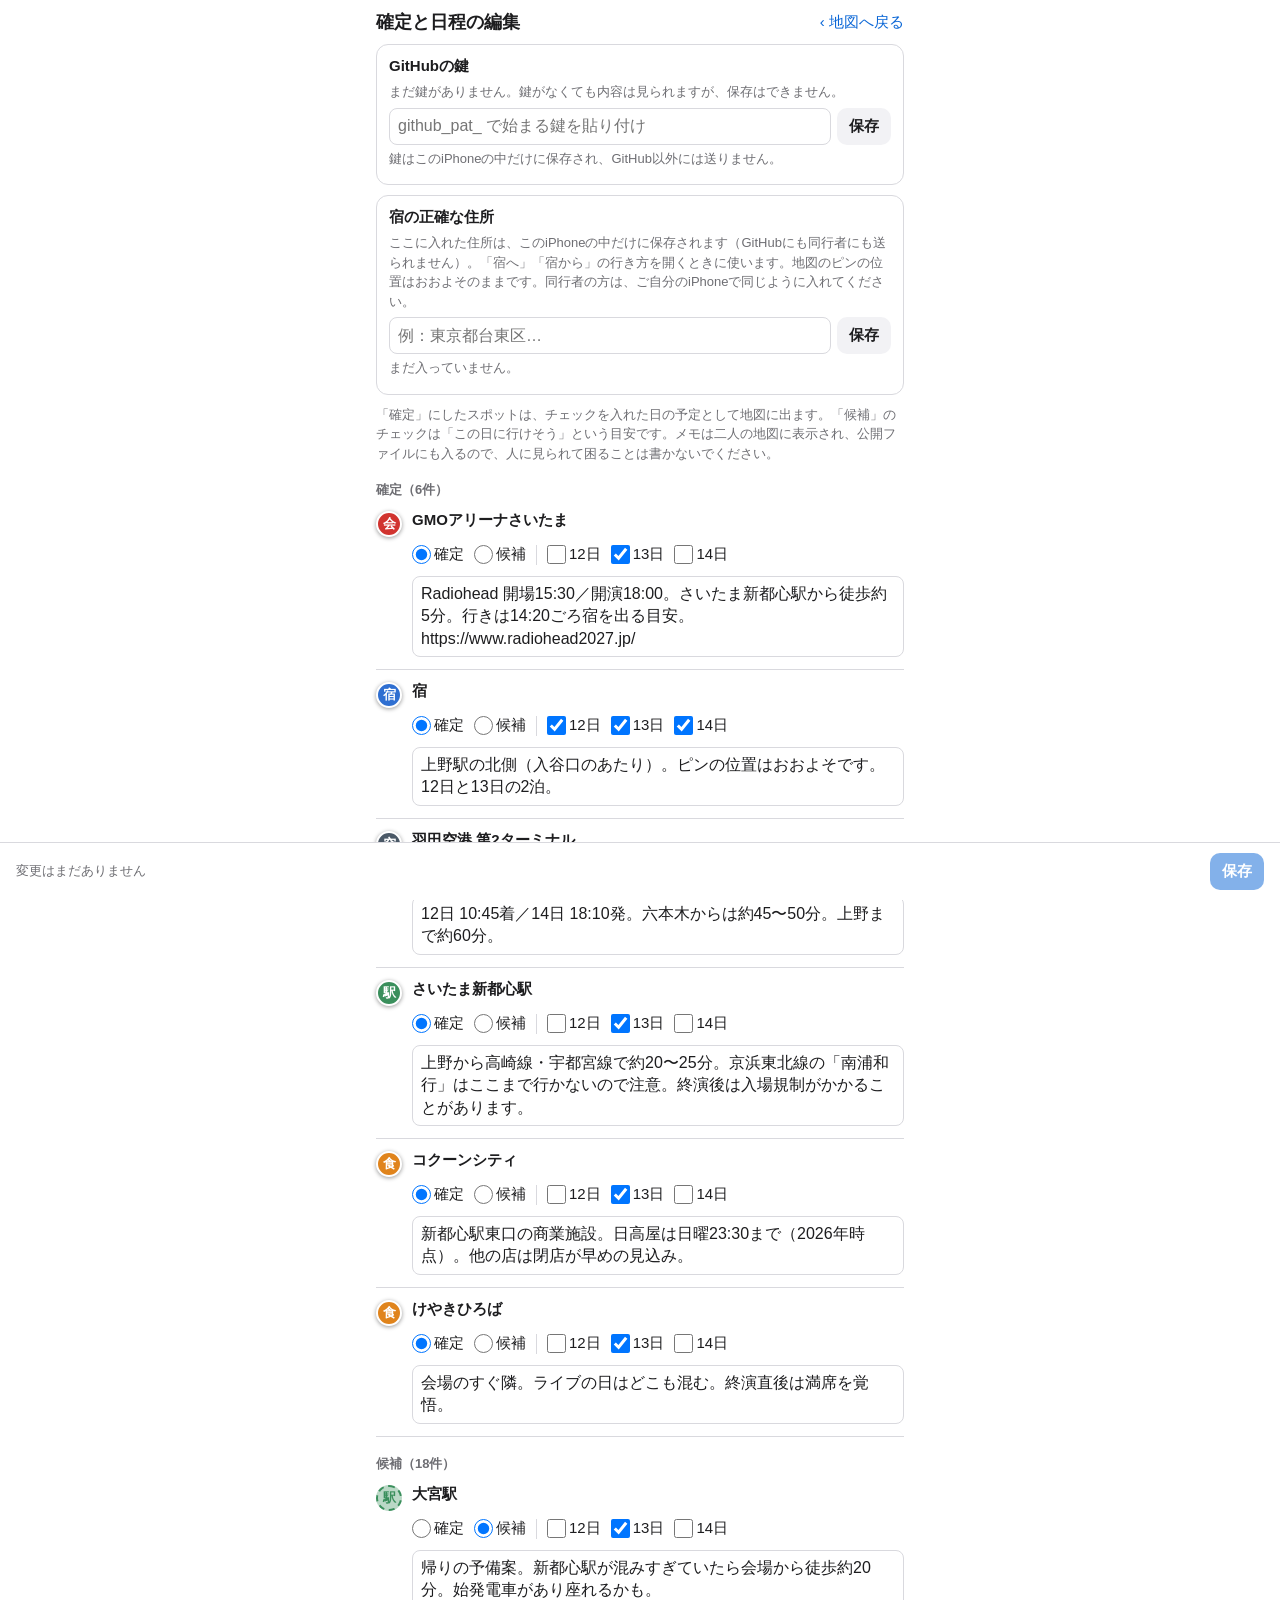
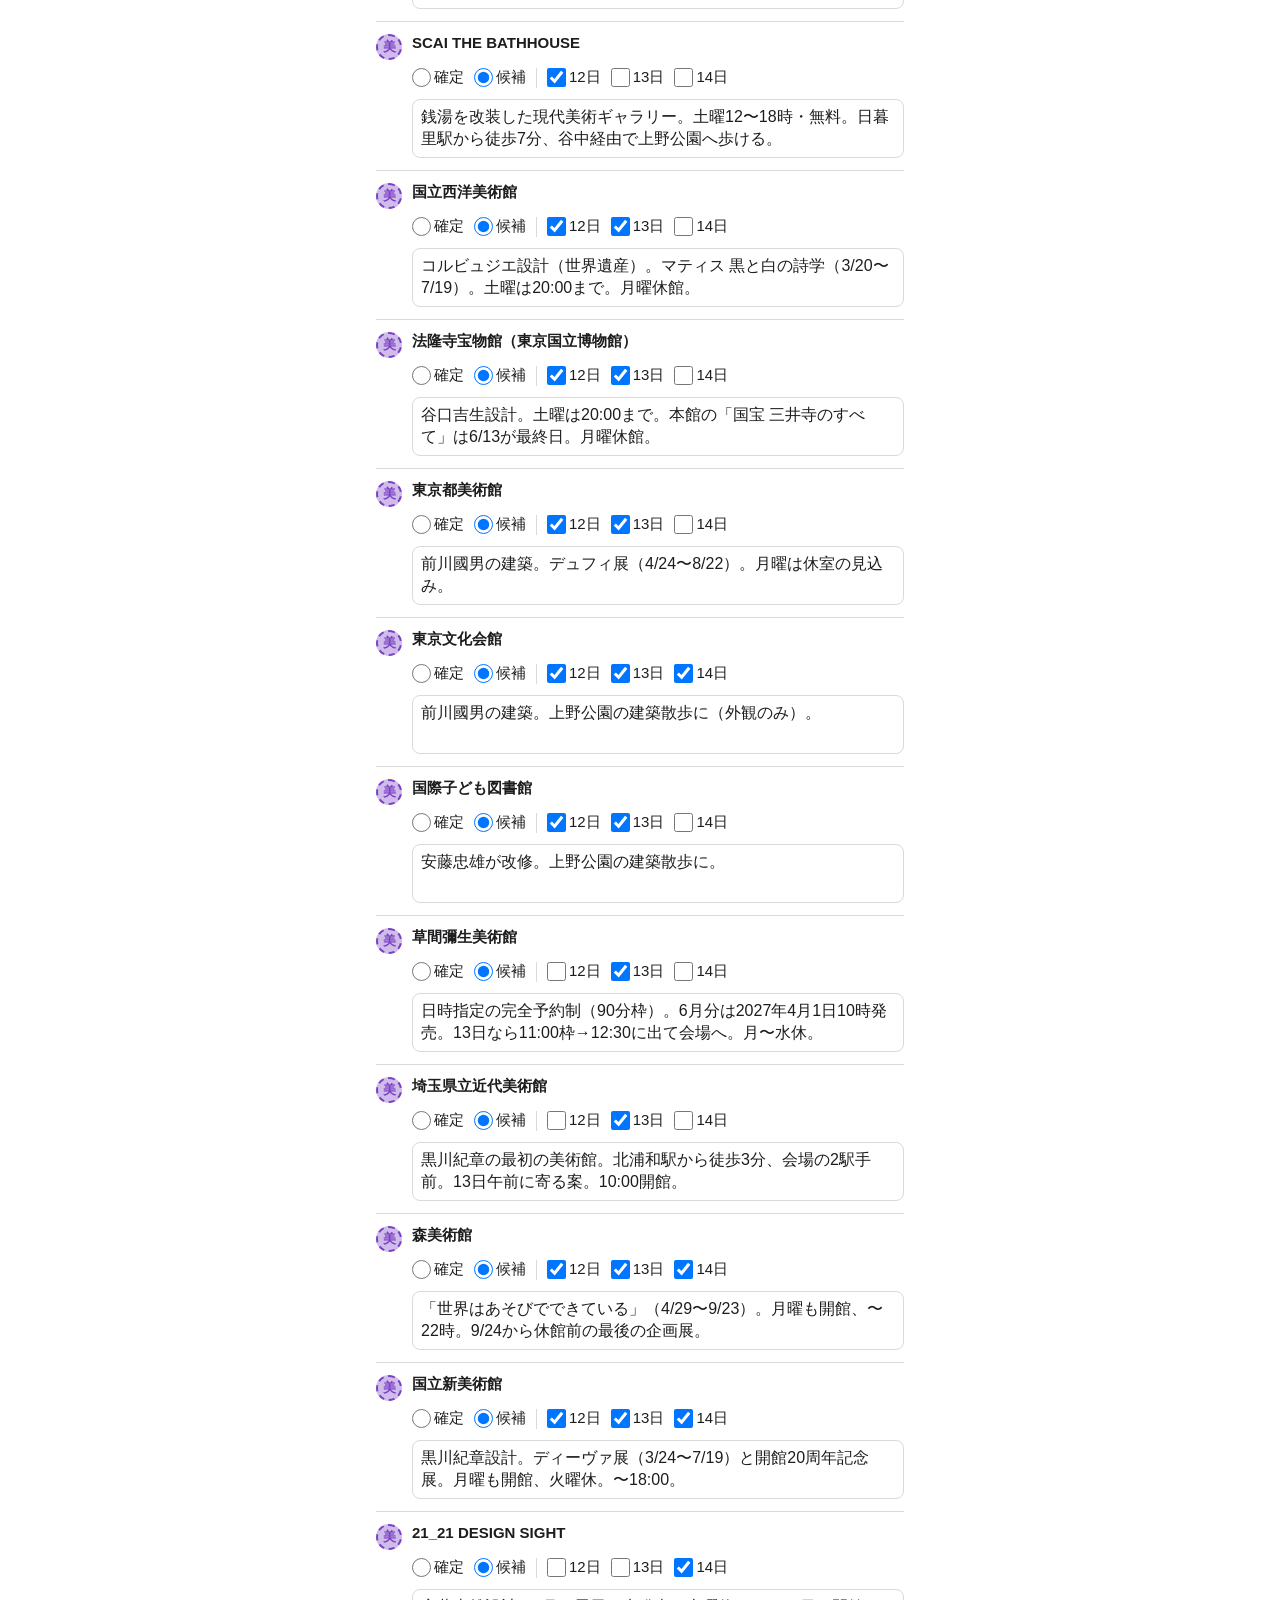
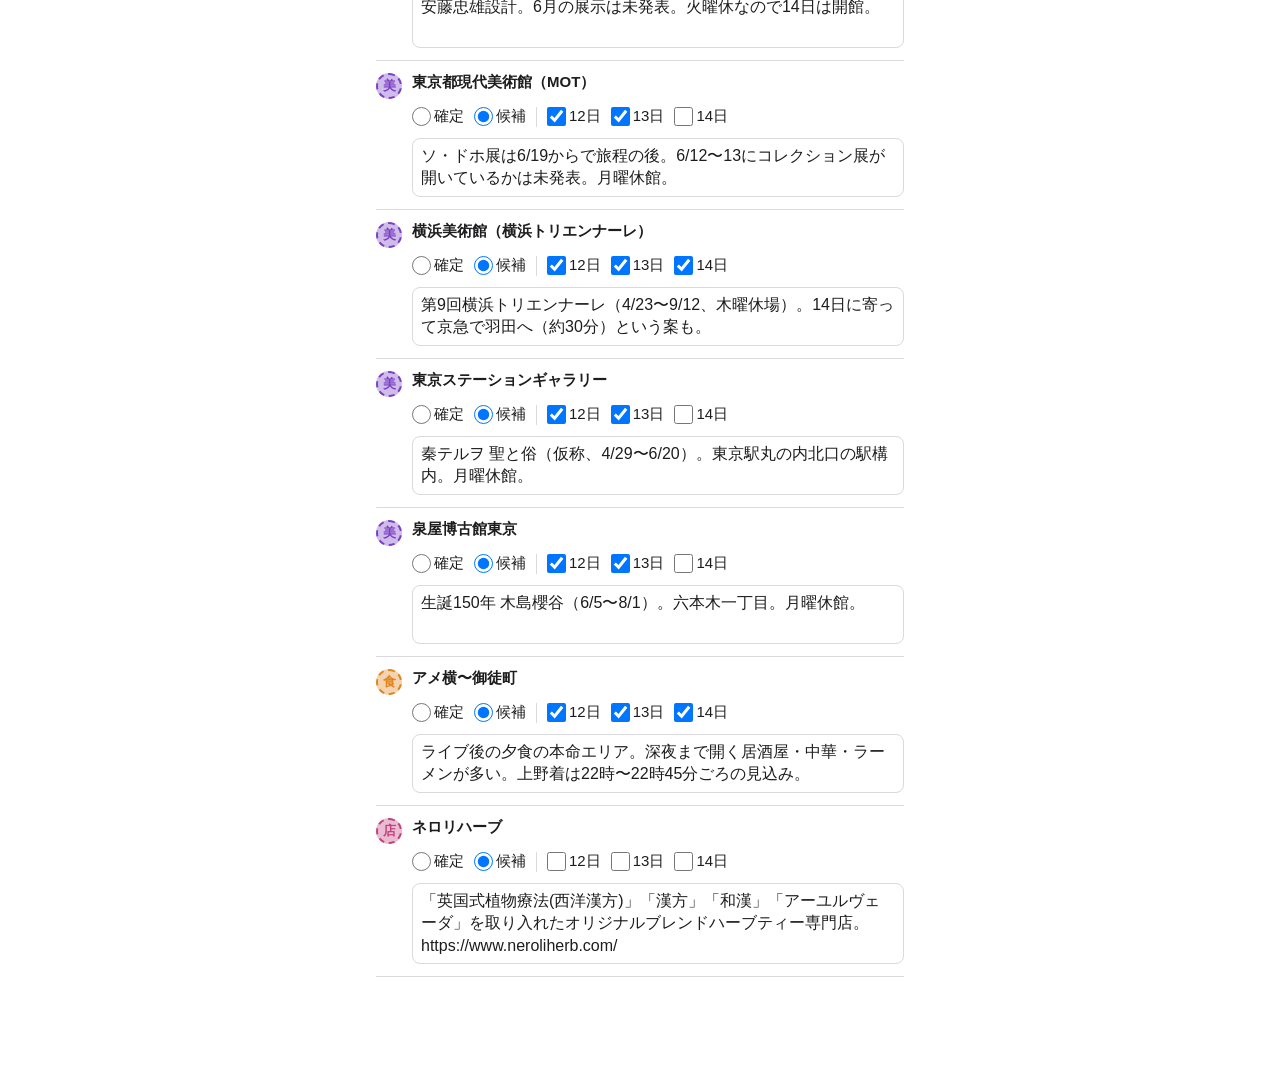
==== commit c34827fe: "ネロリハーブを追加、「お店」の種類と住所で行き方を開く仕組みを追加 Co-Authored-By: Claude Opus 5.5 <noreply@anthropic.com> Claude-Ses" ====
--- a/edit.html
+++ b/edit.html
@@ -6,7 +6,7 @@
 <title>確定と日程の編集</title>
 <meta name="apple-mobile-web-app-capable" content="yes">
 <meta name="theme-color" content="#ffffff">
-<link rel="apple-touch-icon" href="icon-180.png?v=2">
+<link rel="apple-touch-icon" href="icon-180.png?v=4">
 <link rel="stylesheet" href="style.css">
 <style>
   body { overflow-y: auto; }
@@ -84,9 +84,9 @@
   const API = 'https://api.github.com/repos/' + OWNER + '/' + REPO + '/contents/' + PATH;
   const TYPES = {
     venue: ['会', 'var(--venue)'], stay: ['宿', 'var(--stay)'], art: ['美', 'var(--art)'],
-    food: ['食', 'var(--food)'], station: ['駅', 'var(--station)'], transport: ['空', 'var(--transport)']
+    food: ['食', 'var(--food)'], shop: ['店', 'var(--shop)'], station: ['駅', 'var(--station)'], transport: ['空', 'var(--transport)']
   };
-  const ORDER = ['venue', 'stay', 'transport', 'station', 'art', 'food'];
+  const ORDER = ['venue', 'stay', 'transport', 'station', 'art', 'food', 'shop'];
   const DAYS = [12, 13, 14];
 
   let data = null, original = null, sha = null;
--- a/style.css
+++ b/style.css
@@ -4,6 +4,7 @@
   --stay: #2f6fd1;
   --art: #7a3fc4;
   --food: #e0841c;
+  --shop: #c2407e;
   --station: #3a8f5c;
   --transport: #4a5866;
   --bg: #ffffff;
